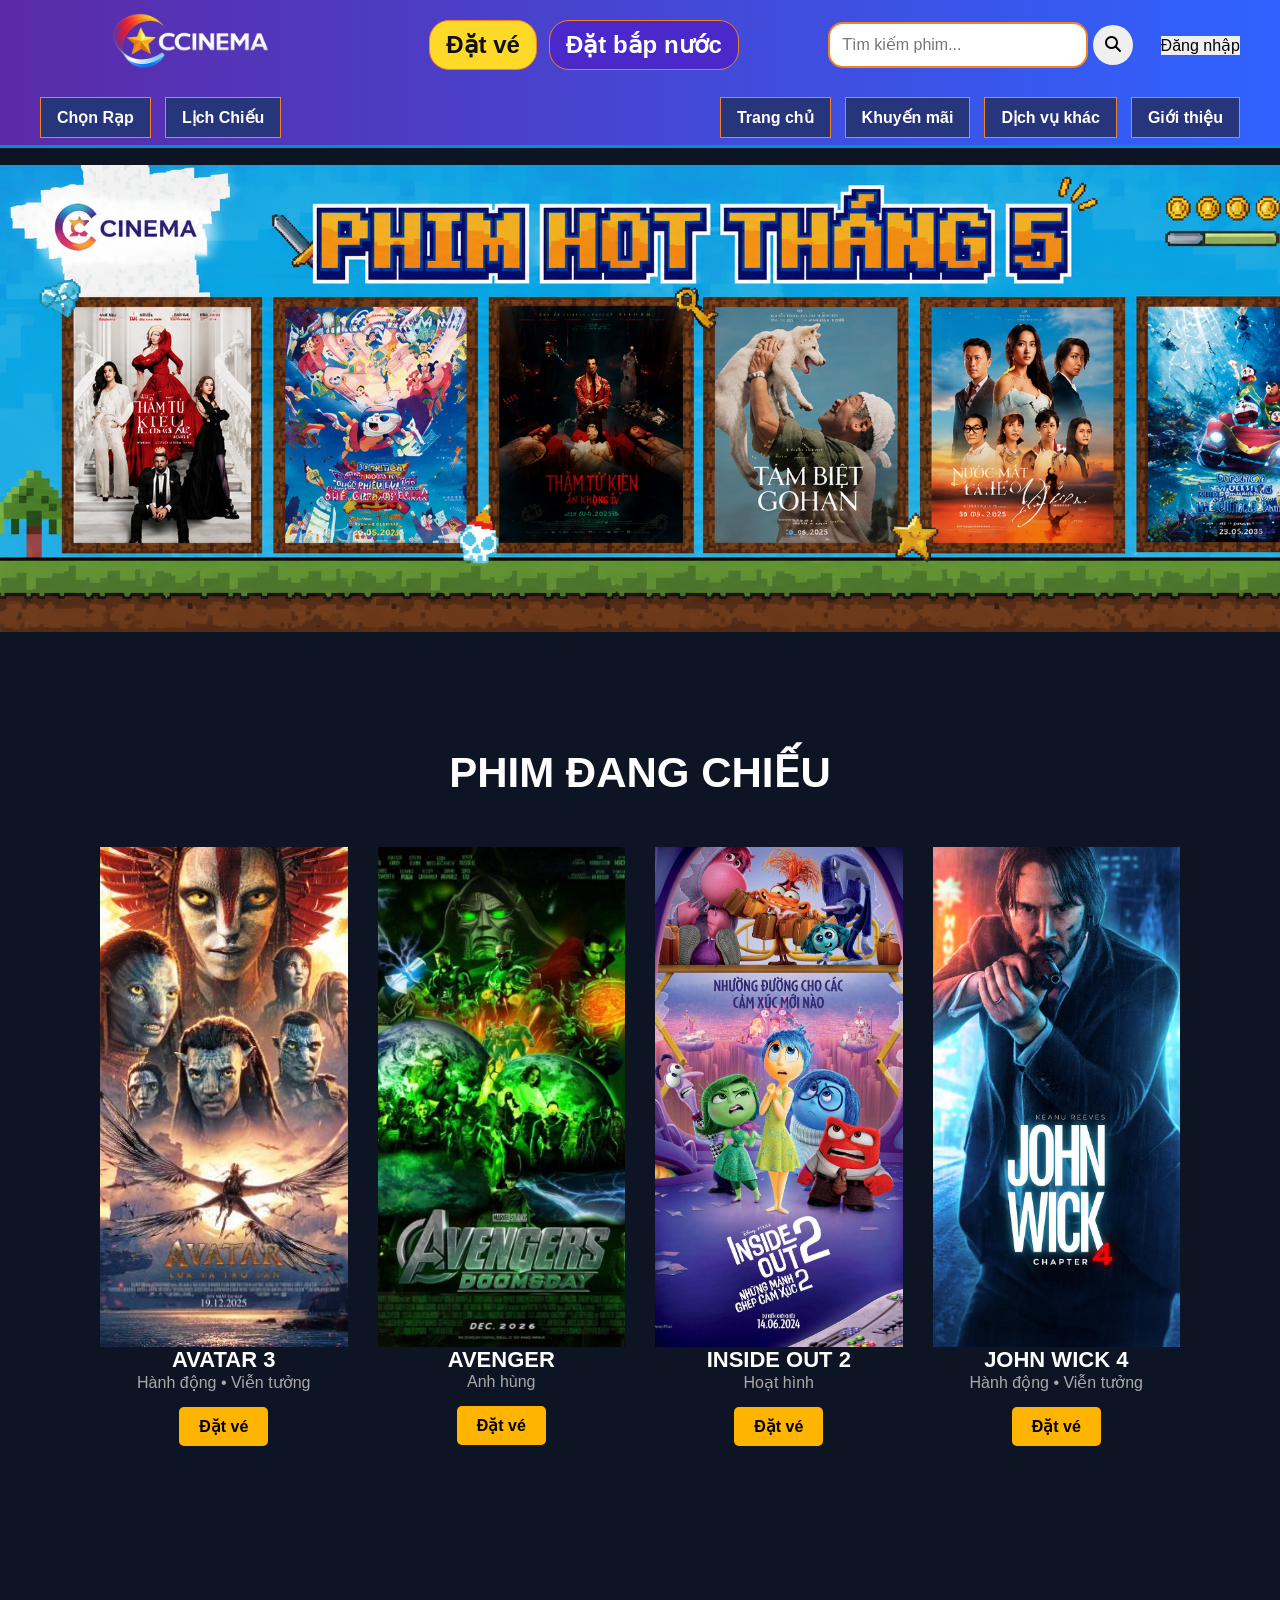
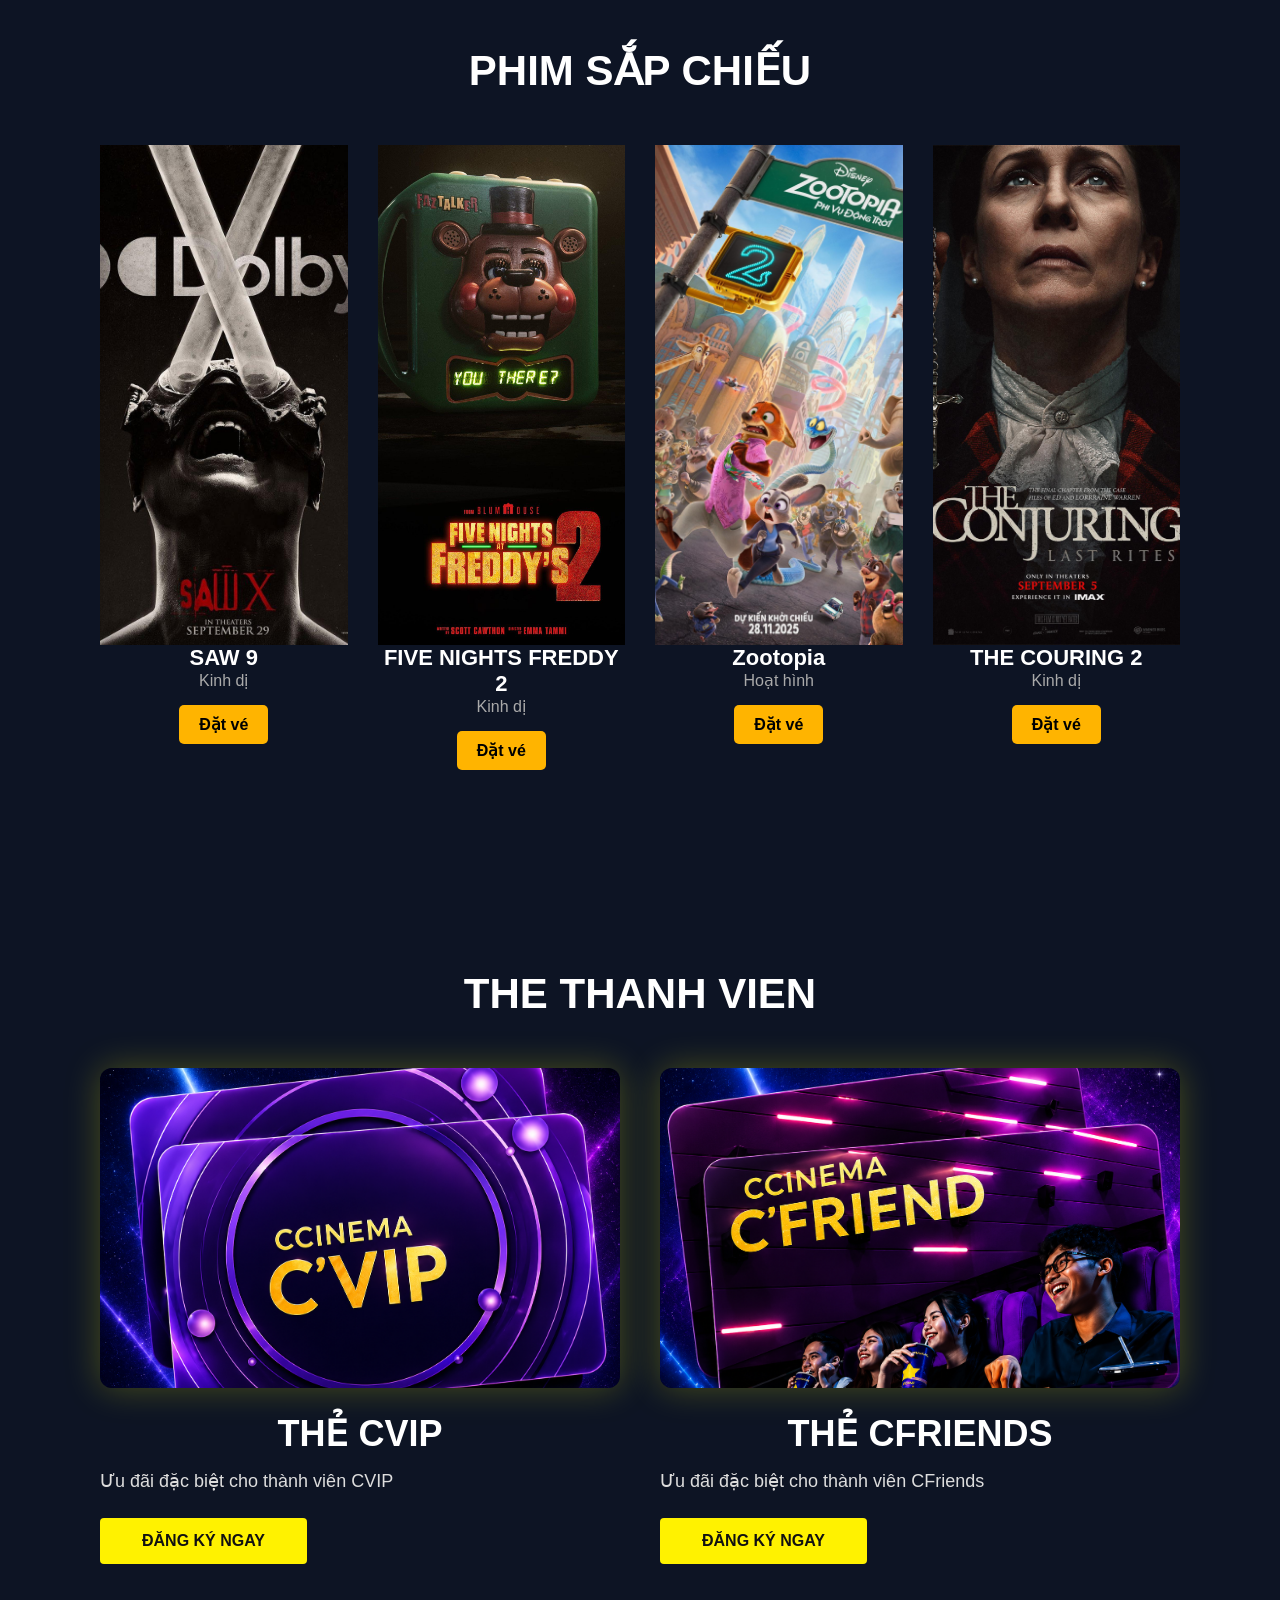
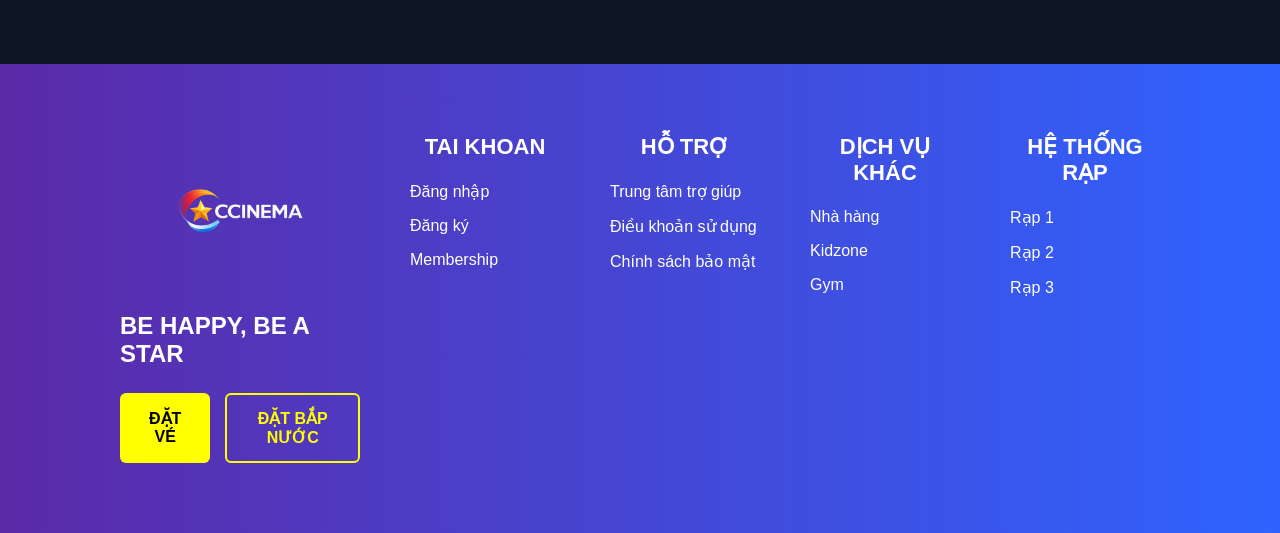
==== index.html @ 6625f144 "index,about,service,login" ====
<!doctype html>
<html lang="vi">
  <head>
    <meta charset="UTF-8" />
    <meta name="viewport" content="width=device-width, initial-scale=1.0" />
    <link rel="stylesheet" href="../assets/css/reset.css" />
    <link rel="stylesheet" href="../assets/css/header.css" />
    <link rel="stylesheet" href="../assets/css/index.css" />
    <link rel="stylesheet" href="../assets/css/footer.css" />
    <link
      rel="stylesheet"
      href="https://cdnjs.cloudflare.com/ajax/libs/font-awesome/6.5.1/css/all.min.css"
    />
    <title>CCINEMA</title>
  </head>
  <body>
    <header class="header">
      <div class="top-header">
        <a href="../index.html" target="_self">
          <img
            src="./assets/images/imgindex/logo.png"
            alt="CCINEMA Logo"
            class="logo"
          />
        </a>
        <div class="header-action">
          <h2 class="btn yellow">Đặt vé</h2>
          <h2 class="btn purple">Đặt bắp nước</h2>
        </div>
        <div class="header-search">
          <input type="text" placeholder="Tìm kiếm phim..." />
          <button>
            <i class="fa-solid fa-magnifying-glass"></i>
          </button>
        </div>
        <a href="../pages/login.html">
          <button class="login-btn">Đăng nhập</button></a
        >
      </div>
      <div class="bottom-header">
        <nav class="left-nav">
          <a href="#">Chọn Rạp</a><a href="#">Lịch Chiếu</a>
        </nav>
        <nav class="right-nav">
          <a href="">Trang chủ</a><a href="">Khuyến mãi</a
          ><a href="./pages/service.html">Dịch vụ khác</a
          ><a href="./pages/about.html">Giới thiệu</a>
        </nav>
      </div>
    </header>
    <main>
      <section class="main-banner">
        <div class="overlay"></div>
        <div class="banner-content">
          <!-- <p>Trải nghiệm điện ảnh đỉnh cao cùng chúng tôi!</p> -->
          <!-- <div class="banner-buttons">
          <button class="datve-banner">Đặt vé ngay</button>
          <button class="trailer-banner">Xem trailer</button>
        </div> -->
        </div>
      </section>
      <section class="movie-now">
        <h2 class="movie-now-title">Phim đang chiếu</h2>
        <div class="movie-list">
          <div class="movie-item">
            <img src="../assets/images/imgindex/avt.jpg" alt="movie" />

            <div class="movie-info">
              <h3>AVATAR 3</h3>

              <p>Hành động • Viễn tưởng</p>

              <button>Đặt vé</button>
            </div>
          </div>
          <div class="movie-item">
            <img src="../assets/images/imgindex/avg.jpg" alt="movie" />

            <div class="movie-info">
              <h3>AVENGER</h3>

              <p>Anh hùng</p>

              <button>Đặt vé</button>
            </div>
          </div>
          <div class="movie-item">
            <img src="../assets/images/imgindex/inside.jpg" alt="movie" />

            <div class="movie-info">
              <h3>INSIDE OUT 2</h3>

              <p>Hoạt hình</p>

              <button>Đặt vé</button>
            </div>
          </div>
          <div class="movie-item">
            <img src="../assets/images/imgindex/johnwick.jpg" alt="movie" />

            <div class="movie-info">
              <h3>JOHN WICK 4</h3>

              <p>Hành động • Viễn tưởng</p>

              <button>Đặt vé</button>
            </div>
          </div>
        </div>
      </section>
      <section class="movie-upcoming">
        <h2 class="movie-upcoming-title">Phim sắp chiếu</h2>
        <div class="movie-list">
          <div class="movie-item">
            <img src=" ./assets/images/imgindex/saw.jpg" alt="Movie" />
            <div class="movie-info">
              <h3>SAW 9</h3>
              <p>Kinh dị</p>
              <button>Đặt vé</button>
            </div>
          </div>
          <div class="movie-item">
            <img src="./assets/images/imgindex/f9f.jpg" alt="Movie" />
            <div class="movie-info">
              <h3>FIVE NIGHTS FREDDY 2</h3>
              <p>Kinh dị</p>
              <button>Đặt vé</button>
            </div>
          </div>
          <div class="movie-item">
            <img src="./assets/images/imgindex/zootopia.jpg" alt="Movie" />
            <div class="movie-info">
              <h3>Zootopia</h3>
              <p>Hoạt hình</p>
              <button>Đặt vé</button>
            </div>
          </div>
          <div class="movie-item">
            <img src="./assets/images/imgindex/thecouring.jpg" alt="Movie" />
            <div class="movie-info">
              <h3>THE COURING 2</h3>
              <p>Kinh dị</p>
              <button>Đặt vé</button>
            </div>
          </div>
        </div>
      </section>
      <section class="movie-member">
        <h2 class="movie-member-title">The Thanh Vien</h2>
        <div class="movie-member-list">
          <div class="member-cvip">
            <img src="./assets/images/imgindex/cvip.jpg" alt="thecvip" />
            <div class="member-info">
              <h3>Thẻ CVIP</h3>
              <p>Ưu đãi đặc biệt cho thành viên CVIP</p>
              <button>Đăng ký ngay</button>
            </div>
          </div>
          <div class="member-cfriends">
            <img src="./assets/images/imgindex/cfen.jpg" alt="thecfriends" />
            <div class="member-info">
              <h3>Thẻ CFriends</h3>
              <p>Ưu đãi đặc biệt cho thành viên CFriends</p>
              <button>Đăng ký ngay</button>
            </div>
          </div>
        </div>
      </section>
    </main>
    <footer class="footer">
      <div class="footer-container">
        <img src="../assets/images/imgindex/logo.png" alt="logo" />
        <h2>BE HAPPY, BE A STAR</h2>
        <div class="footer-btn">
          <button class="btn-ticket">Đặt vé</button>
          <button class="btn-snack">Đặt bắp nước</button>
        </div>
      </div>
      <div class="footer-column">
        <h3 class="tittle-footer-menu">Tai Khoan</h3>
        <menu>
          <li><a href="#">Đăng nhập</a></li>
          <li><a href="#">Đăng ký</a></li>
          <li><a href="#">Membership</a></li>
        </menu>
      </div>
      <div class="footer-column">
        <h3 class="tittle-footer-menu">Hỗ Trợ</h3>
        <menu>
          <li><a href="#">Trung tâm trợ giúp</a></li>
          <li><a href="#">Điều khoản sử dụng</a></li>
          <li><a href="#">Chính sách bảo mật</a></li>
        </menu>
      </div>
      <div class="footer-column">
        <h3 class="tittle-footer-menu">Dịch Vụ Khác</h3>
        <menu>
          <li><a href="#">Nhà hàng</a></li>
          <li><a href="#">Kidzone</a></li>
          <li><a href="#">Gym</a></li>
        </menu>
      </div>
      <div class="footer-column">
        <h3 class="tittle-footer-menu">Hệ thống rạp</h3>
        <menu>
          <li><a href="#">Rạp 1</a></li>
          <li><a href="#">Rạp 2</a></li>
          <li><a href="#">Rạp 3</a></li>
        </menu>
      </div>
    </footer>
  </body>
</html>
---- assets/css/header.css ----
/* HEADER */
.header {
  background: linear-gradient(to right, #5b2aa8, #2f63ff);
  border-bottom: 3px solid #008fd3;
}
.top-header,
.bottom-header {
  max-width: 1200px;
  margin: 0 auto;
  display: flex;
  align-items: center;
}
.top-header {
  height: 90px;
  gap: 28px;
}
.logo {
  width: 300px;
}
.header-action {
  display: flex;
  flex: 1;
  gap: 12px;
  justify-content: center;
}
.btn,
.login,
nav a {
  color: white;
  text-decoration: none;
  font-weight: bold;
  border: 1px solid #f58220;
  padding: 10px 16px;
  background: #27367c;
}
.yellow {
  background: #ffd928;
  color: #111;
  border-radius: 20px;
  cursor: pointer;
}

.purple {
  background: #4b28c9;
  border-radius: 20px;
  cursor: pointer;
}
.header-search input {
  width: 260px;
  padding: 12px;
  border: 2px solid #f58220;
  border-radius: 15px;
}

.header-search button {
  border: none;
  width: 40px;
  height: 40px;
  border-radius: 50px;
}

.bottom-header {
  height: 55px;
  justify-content: space-between;
}

.left-nav,
.right-nav {
  display: flex;
  gap: 14px;
  transition: 0.3s;
}
.left-nav a:hover,
.right-nav a:hover {
  background: yellow;
  color: black;
}
---- assets/css/index.css ----
/* MAIN */
* {
  box-sizing: border-box;
}

html,
body {
  margin: 0;
  padding: 0;
  overflow-x: hidden;
}
main {
  background: #0d1424;
  color: white;
}

.main-banner {
  position: relative;
  width: 1400px;
  height: 500px; /* nhỏ lại */
  margin: 0 auto;
  background-image: url("../images/imgindex/banner1.png");
  background-size: contain; /* thấy đủ ảnh */
  background-repeat: no-repeat;
  background-position: center;
}
/* .overlay {
  position: absolute;
  inset: 0;
  background: rgba(0, 0, 0, 0.6);
} */

.banner-content {
  position: relative;
  z-index: 2;
  max-width: 650px;
}

.banner-content h1 {
  font-size: 72px;
  font-weight: 800;

  line-height: 1.3;

  margin-bottom: 25px;

  color: white;

  text-shadow: 0 0 20px rgba(0, 0, 0, 0.8);
}
.banner-content p {
  font-size: 22px;
  color: #ddd;
  margin-bottom: 30px;
  line-height: 1.6;
}

.banner-content button {
  padding: 14px 28px;
  border-radius: 10px;
  font-size: 18px;
  font-weight: bold;
  cursor: pointer;
}

.datve-banner {
  background: #ffb400;
  color: black;
  border: none;
  margin-right: 15px;
}

.trailer-banner {
  background: transparent;
  color: white;
  border: 2px solid white;
}
/*MOVEI NOW*/
.movie-now,
.movie-upcoming,
.movie-member {
  padding: 100px;
}
.movie-now-title,
.movie-upcoming-title,
.movie-member-title {
  font-size: 42px;
  font-family: "Josefin Sans", sans-serif;
  text-transform: uppercase;
  margin-bottom: 50px;
  text-align: center;
}

.movie-list {
  display: grid;

  grid-template-columns: repeat(4, 1fr);

  gap: 30px;
}
/*MOVIE ITEMS*/
.movie-item img {
  width: 100%;
  height: 500px;

  object-fit: cover;
}
.movie-info h3 {
  font-size: 22px;
  text-align: center;
}
.movie-info p {
  font-size: 16px;
  text-align: center;
  color: #aaa;
}
.movie-info button {
  display: block;
  margin: 15px auto 0;
  padding: 10px 20px;
  background: #ffb400;
  color: black;
  border: none;
  border-radius: 5px;
  font-weight: bold;

  cursor: pointer;
}
/*MEMBER CARD*/
.movie-member-list {
  display: grid;
  grid-template-columns: repeat(2, 1fr);
  gap: 40px;
}
.member-cvip img,
.member-cfriends img {
  width: 100%;
  height: 320px;
  object-fit: cover;
  border-radius: 12px;

  box-shadow: 0 0 35px rgba(255, 255, 0, 0.25);
}
.member-info {
  margin-top: 25px;
}
.member-info h3 {
  font-size: 36px;
  text-transform: uppercase;
  margin-bottom: 12px;
  text-align: center;
}
.member-info p {
  font-size: 18px;
  color: #ddd;
  margin-bottom: 22px;
  line-height: 1.6;
}
.member-info button {
  background: #fff200;
  color: #111;
  border: none;
  padding: 14px 42px;
  font-weight: 800;
  text-transform: uppercase;
  border-radius: 4px;
  cursor: pointer;
}
.member-info button:hover {
  background: #ffcc00;
}
---- assets/css/footer.css ----
.footer {
  background: linear-gradient(to right, #5b2aa8, #2f63ff);
  color: white;
  padding: 70px 120px;

  display: grid;
  grid-template-columns: 1.6fr 1fr 1fr 1fr 1fr;
  gap: 50px;
}

.footer-container img {
  width: 300px;
  margin-bottom: 18px;
}

.footer-container h2 {
  font-size: 24px;
  margin-bottom: 25px;
}

.footer-btn {
  display: flex;
  gap: 15px;
}

.footer-btn button {
  padding: 14px 28px;
  border-radius: 6px;
  font-weight: bold;
  cursor: pointer;
  text-transform: uppercase;
}

.btn-ticket {
  background: yellow;
  color: black;
}

.btn-snack {
  background: transparent;
  color: yellow;
  border: 2px solid yellow;
}

.footer-column {
  display: flex;
  flex-direction: column;
}

.tittle-footer-menu {
  font-size: 22px;
  text-transform: uppercase;
  margin-bottom: 22px;
  text-align: center;
}

.footer-column menu {
  display: flex;
  flex-direction: column;
  gap: 16px;
  text-align: left;
}

.footer-column li {
  list-style: none;
}

.footer-column a {
  color: white;
  text-decoration: none;
  font-size: 16px;
}

.footer-column a:hover {
  color: yellow;
}
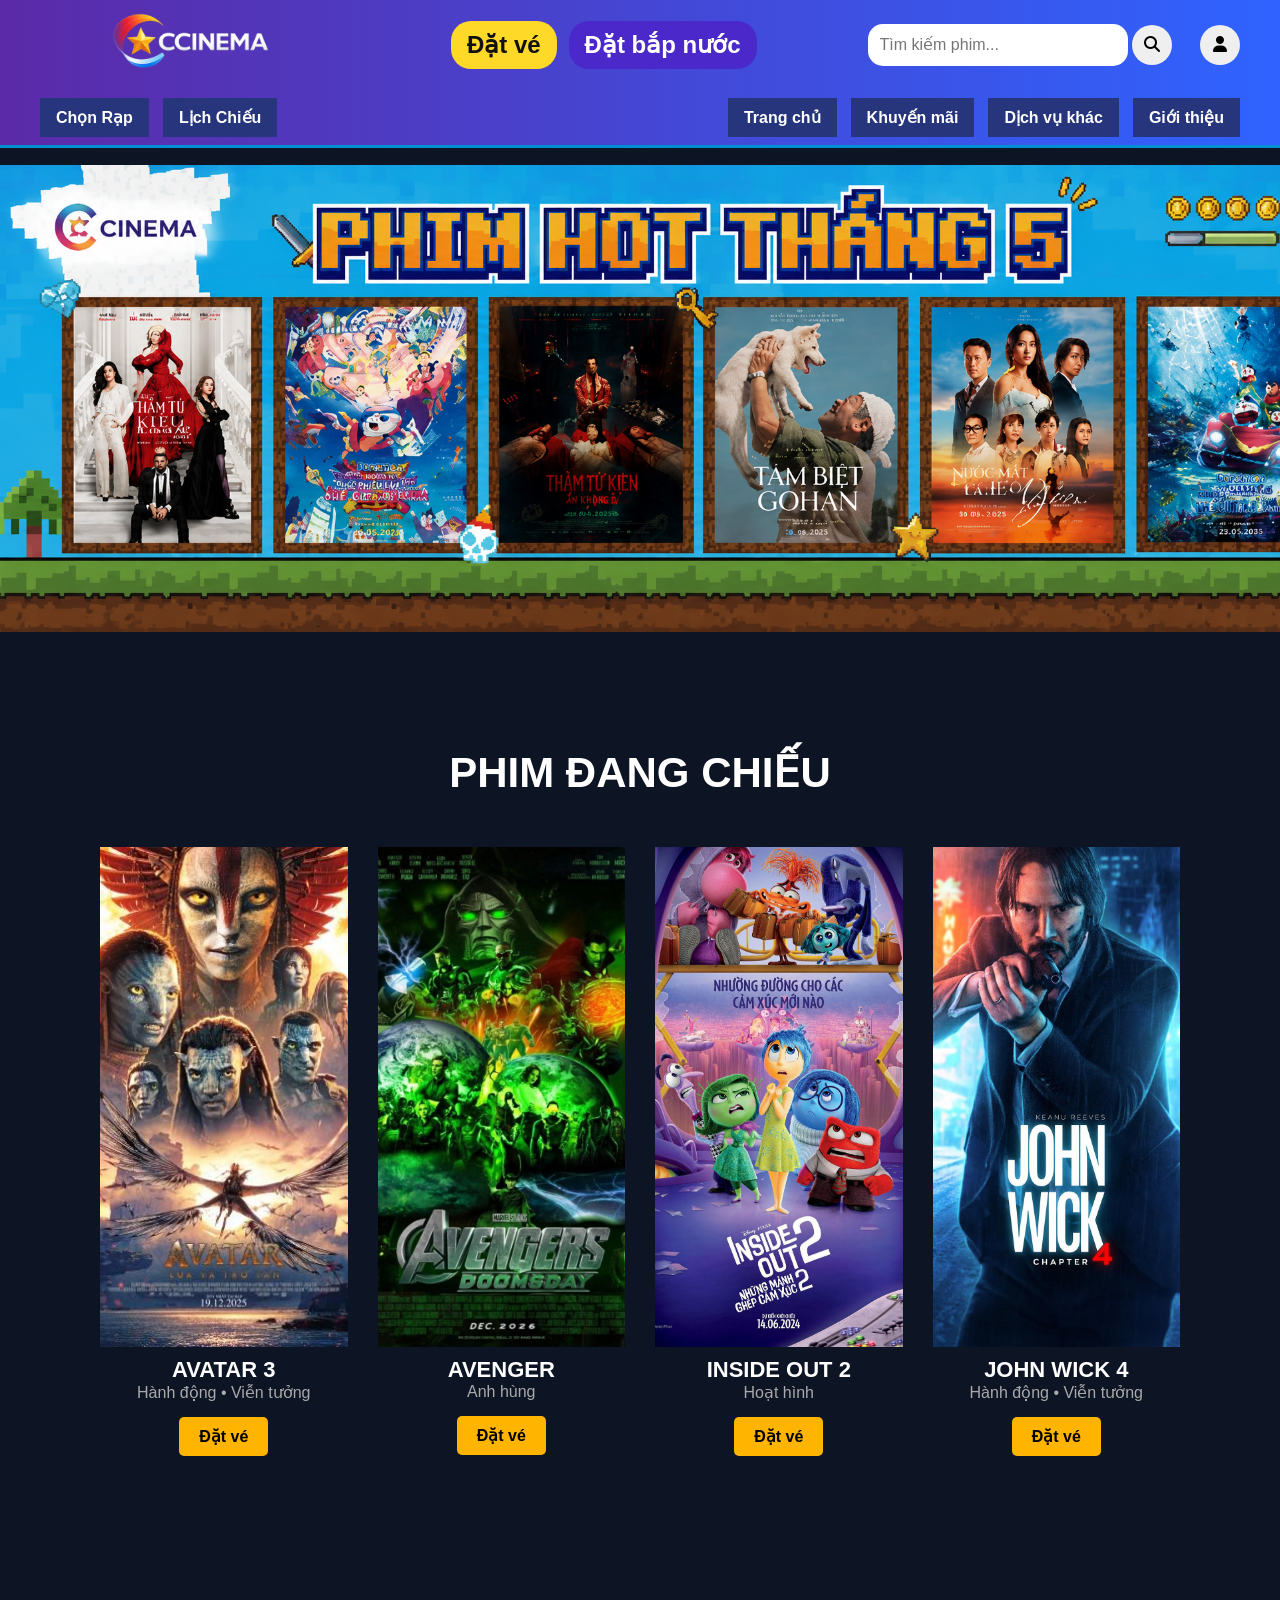
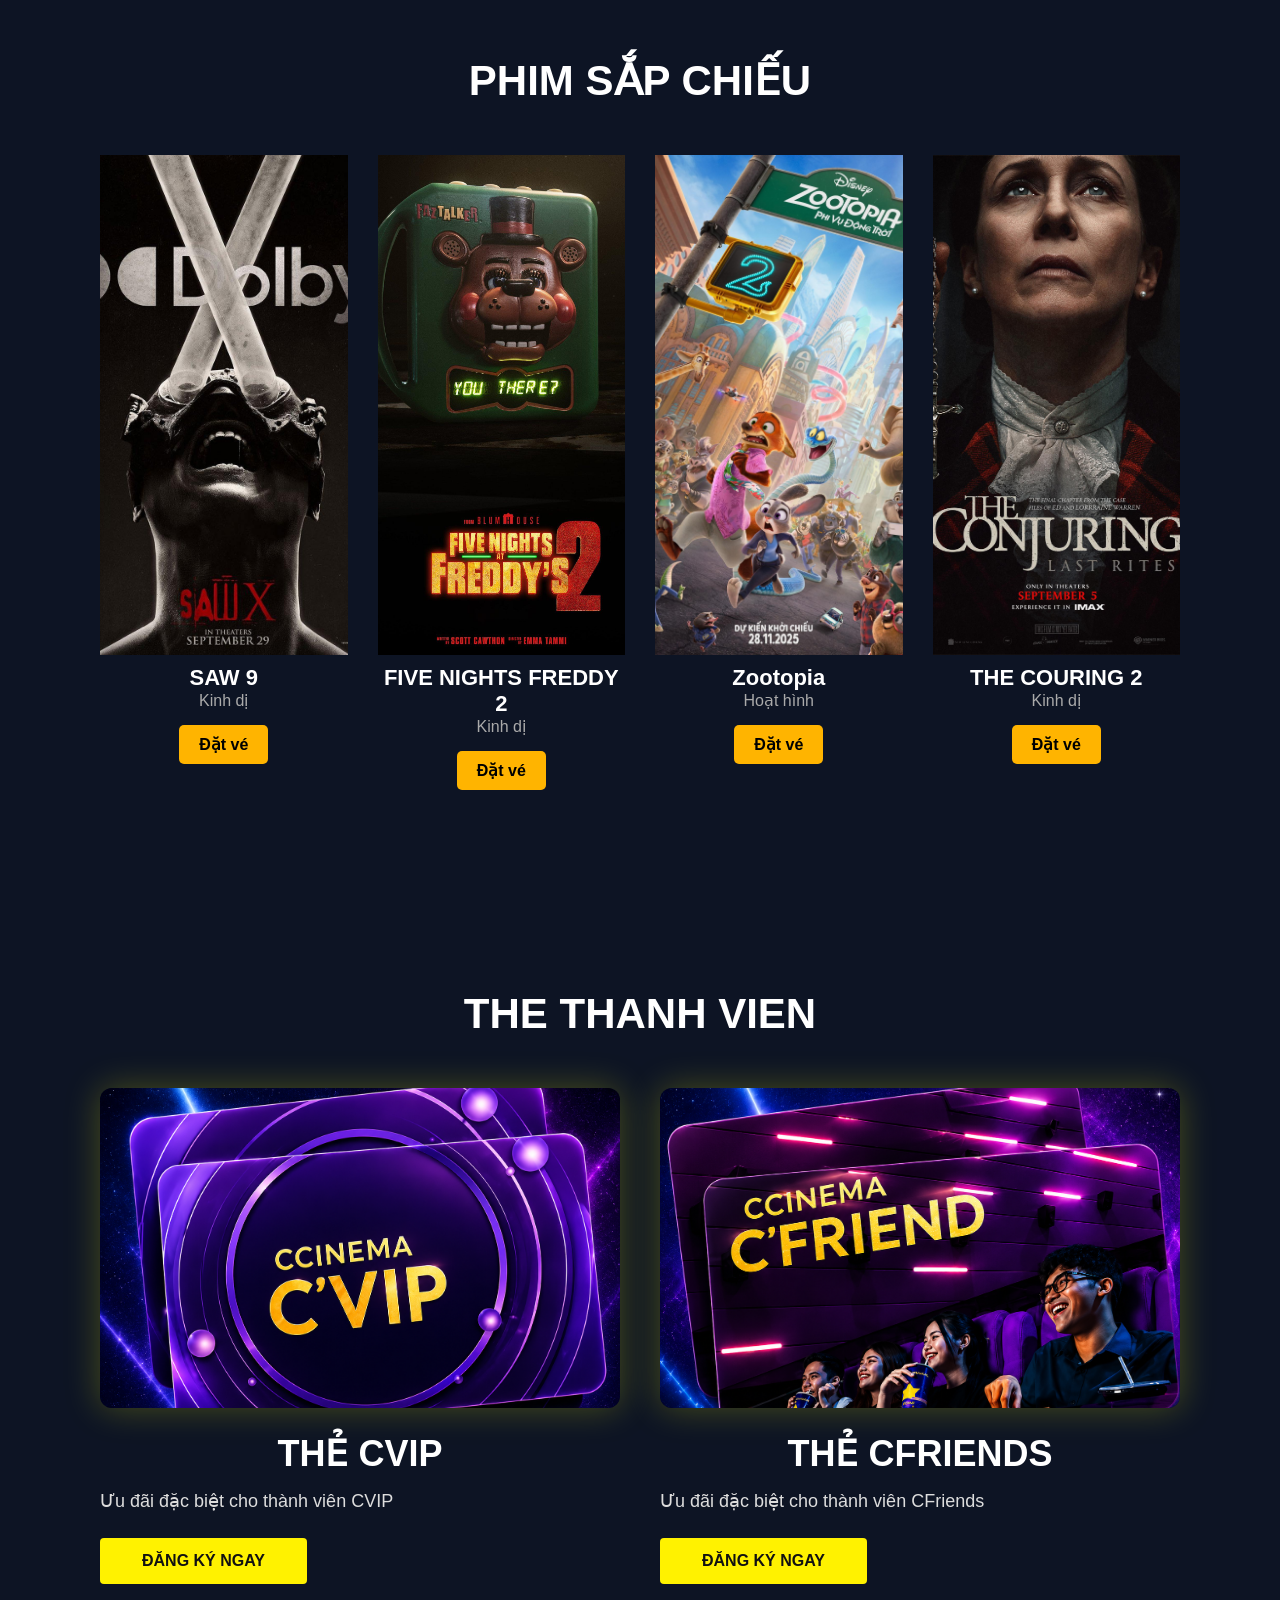
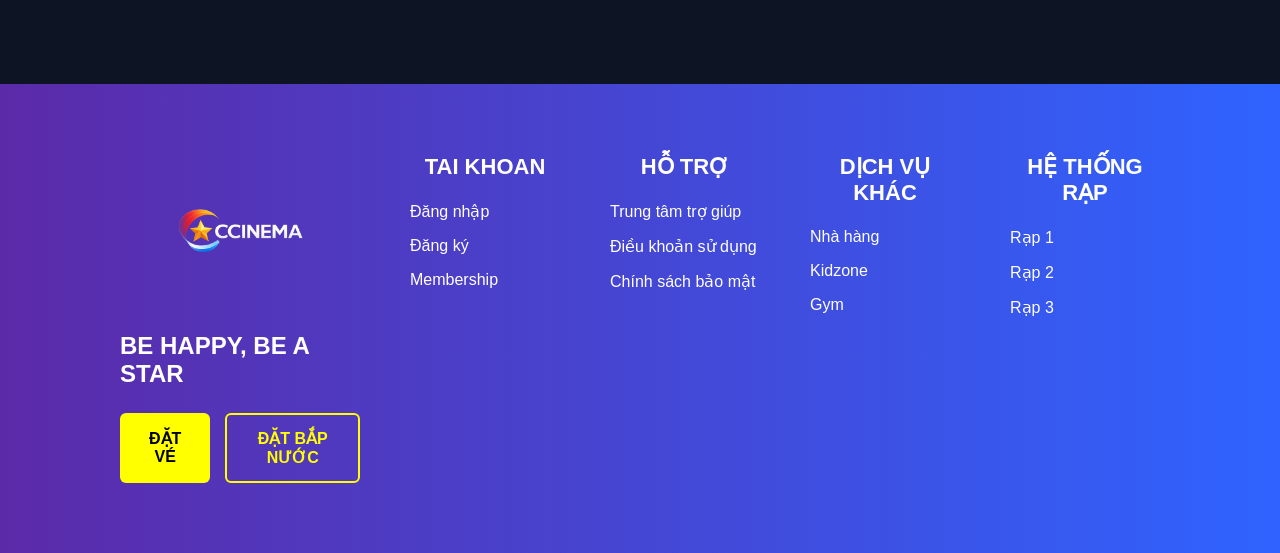
==== commit 066fc647: "sua nav" ====
--- a/index.html
+++ b/index.html
@@ -34,8 +34,8 @@
           </button>
         </div>
         <a href="../pages/login.html">
-          <button class="login-btn">Đăng nhập</button></a
-        >
+          <button class="login-btn"><i class="fa-solid fa-user"></i></button
+        ></a>
       </div>
       <div class="bottom-header">
         <nav class="left-nav">
--- a/assets/css/header.css
+++ b/assets/css/header.css
@@ -29,7 +29,6 @@
   color: white;
   text-decoration: none;
   font-weight: bold;
-  border: 1px solid #f58220;
   padding: 10px 16px;
   background: #27367c;
 }
@@ -48,7 +47,6 @@
 .header-search input {
   width: 260px;
   padding: 12px;
-  border: 2px solid #f58220;
   border-radius: 15px;
 }
 
@@ -57,8 +55,14 @@
   width: 40px;
   height: 40px;
   border-radius: 50px;
+  cursor: pointer;
 }
-
+.login-btn {
+  border-radius: 20px;
+  width: 40px;
+  height: 40px;
+  cursor: pointer;
+}
 .bottom-header {
   height: 55px;
   justify-content: space-between;
--- a/assets/css/index.css
+++ b/assets/css/index.css
@@ -108,6 +108,7 @@
 .movie-info h3 {
   font-size: 22px;
   text-align: center;
+  margin-top: 10px;
 }
 .movie-info p {
   font-size: 16px;
